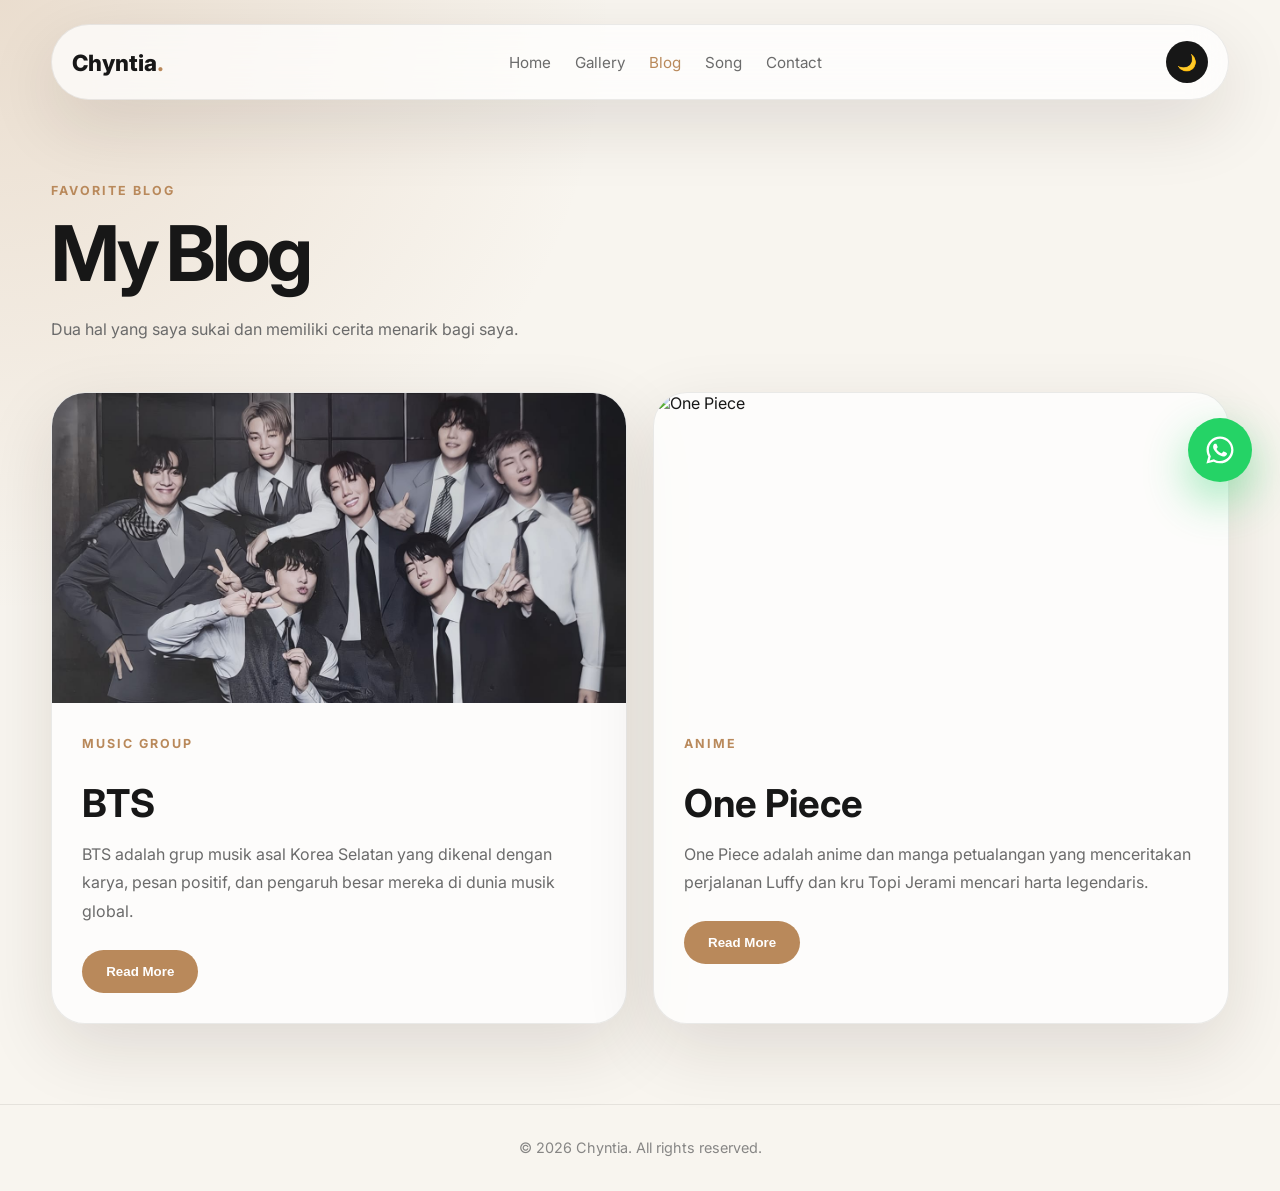
==== blog.html @ 4d64e686 "Rename Blog.html to blog.html" ====
<!DOCTYPE html>
<html lang="id">
<head>
  <meta charset="UTF-8" />
  <meta name="viewport" content="width=device-width, initial-scale=1.0" />
  <title>Personal Website | Blog</title>
  <link rel="stylesheet" href="css/global.css" />
  <link rel="stylesheet" href="css/blog.css" />
</head>
<body>
  <header class="navbar">
    <a href="index.html" class="logo">Chyntia<span>.</span></a>

    <nav>
      <a href="index.html">Home</a>
      <a href="gallery.html">Gallery</a>
      <a class="active" href="blog.html">Blog</a>
      <a href="song.html">Song</a>
      <a href="contact.html">Contact</a>
    </nav>

    <button id="themeToggle" class="theme-btn">🌙</button>
  </header>

  <main class="page">
    <section class="page-heading">
      <p class="eyebrow">Favorite Blog</p>
      <h1>My Blog</h1>
      <p>Dua hal yang saya sukai dan memiliki cerita menarik bagi saya.</p>
    </section>

    <section class="blog-grid">
      <article class="favorite-blog-card">
        <div class="blog-image">
          <img src="bts/ot7.jpg" alt="BTS Full Member" />
        </div>

        <div class="blog-content">
          <p class="eyebrow">Music Group</p>
          <h2>BTS</h2>
          <p>
            BTS adalah grup musik asal Korea Selatan yang dikenal dengan karya,
            pesan positif, dan pengaruh besar mereka di dunia musik global.
          </p>

          <button 
            class="read-more-btn"
            data-blog="bts">
            Read More
          </button>
        </div>
      </article>

      <article class="favorite-blog-card">
        <div class="blog-image">
          <img src="op/OP.jpg" alt="One Piece" />
        </div>

        <div class="blog-content">
          <p class="eyebrow">Anime</p>
          <h2>One Piece</h2>
          <p>
            One Piece adalah anime dan manga petualangan yang menceritakan
            perjalanan Luffy dan kru Topi Jerami mencari harta legendaris.
          </p>

          <button 
            class="read-more-btn"
            data-blog="onepiece">
            Read More
          </button>
        </div>
      </article>
    </section>

    <div class="blog-popup" id="blogPopup">
      <div class="blog-popup-box">
        <button class="blog-close" id="blogClose">×</button>

        <div class="blog-popup-text">
  <p class="eyebrow" id="popupCategory"></p>
  <h2 id="blogPopupTitle"></h2>
  <p id="blogPopupDesc"></p>

  <a href="#" target="_blank" class="blog-site-btn" id="blogSiteLink">
    Visit Site →
  </a>
</div>

        <div class="blog-popup-image">
  <div class="auto-photo-slider" id="blogPhotoSlider"></div>
</div>
      </div>
    </div>

    <div class="blog-photo-full" id="blogPhotoFull">
  <div class="blog-photo-full-box">
    <button class="blog-photo-close" id="blogPhotoClose">×</button>
    <img src="" alt="" id="blogFullImage" />
    <h2 id="blogFullTitle"></h2>
  </div>
</div>
  </main>

  <a href="contact.html" class="floating-whatsapp" aria-label="Go to Contact">
  <svg viewBox="0 0 32 32">
    <path d="M16.01 3.2C9.02 3.2 3.34 8.88 3.34 15.87c0 2.23.58 4.4 1.68 6.31L3.2 28.8l6.78-1.78a12.61 12.61 0 0 0 6.03 1.54c6.99 0 12.67-5.68 12.67-12.67S23 3.2 16.01 3.2Zm0 23.2c-1.88 0-3.72-.5-5.33-1.45l-.38-.23-4.02 1.05 1.07-3.92-.25-.4a10.49 10.49 0 0 1-1.6-5.58c0-5.8 4.72-10.52 10.52-10.52s10.52 4.72 10.52 10.52-4.73 10.53-10.53 10.53Zm5.77-7.88c-.32-.16-1.88-.93-2.17-1.03-.29-.11-.5-.16-.71.16-.21.32-.82 1.03-1.01 1.24-.19.21-.37.24-.69.08-.32-.16-1.34-.49-2.55-1.57-.94-.84-1.58-1.88-1.77-2.2-.19-.32-.02-.49.14-.65.14-.14.32-.37.48-.56.16-.19.21-.32.32-.53.11-.21.05-.4-.03-.56-.08-.16-.71-1.72-.98-2.35-.26-.62-.52-.54-.71-.55h-.61c-.21 0-.56.08-.85.4-.29.32-1.12 1.09-1.12 2.66s1.15 3.09 1.31 3.3c.16.21 2.26 3.45 5.48 4.84.77.33 1.37.53 1.83.68.77.24 1.47.21 2.02.13.62-.09 1.88-.77 2.15-1.51.27-.74.27-1.38.19-1.51-.08-.13-.29-.21-.61-.37Z"/>
  </svg>
</a>

<footer class="site-footer">
  <p>© 2026 Chyntia. All rights reserved.</p>
</footer>

  <script src="js/main.js"></script>
</body>
</html>
---- css/global.css ----
@import url("https://fonts.googleapis.com/css2?family=Inter:wght@400;500;600;700;800&display=swap");

:root {
  --bg: #f8f5ef;
  --surface: rgba(255, 255, 255, 0.72);
  --text: #171717;
  --muted: #6b6b6b;
  --primary: #b9895b;
  --primary-dark: #8a623f;
  --border: rgba(0, 0, 0, 0.08);
  --shadow: 0 24px 70px rgba(40, 28, 16, 0.12);
}

body.dark {
  --bg: #111111;
  --surface: rgba(31, 31, 31, 0.78);
  --text: #f5f5f5;
  --muted: #b8b8b8;
  --primary: #d6a76f;
  --primary-dark: #f0c891;
  --border: rgba(255, 255, 255, 0.1);
  --shadow: 0 24px 70px rgba(0, 0, 0, 0.4);
}

* {
  margin: 0;
  padding: 0;
  box-sizing: border-box;
}

body {
  font-family: "Inter", sans-serif;
  min-height: 100vh;
  background:
    radial-gradient(circle at top left, rgba(185, 137, 91, 0.22), transparent 35%),
    var(--bg);
  color: var(--text);
  transition: background 0.3s ease, color 0.3s ease;
}

a {
  text-decoration: none;
  color: inherit;
}

.navbar {
  width: min(1180px, 92%);
  margin: 24px auto;
  padding: 16px 20px;
  border: 1px solid var(--border);
  border-radius: 999px;
  background: var(--surface);
  backdrop-filter: blur(18px);
  display: flex;
  justify-content: space-between;
  align-items: center;
  box-shadow: var(--shadow);
  position: sticky;
  top: 20px;
  z-index: 10;
}

.logo {
  font-size: 1.4rem;
  font-weight: 800;
}

.logo span {
  color: var(--primary);
}

nav {
  display: flex;
  gap: 24px;
}

nav a {
  font-size: 0.95rem;
  color: var(--muted);
  transition: 0.25s ease;
}

nav a:hover,
nav a.active {
  color: var(--primary);
}

.theme-btn {
  border: none;
  width: 42px;
  height: 42px;
  border-radius: 50%;
  background: var(--text);
  color: var(--bg);
  cursor: pointer;
  font-size: 1rem;
}

.page {
  width: min(1180px, 92%);
  margin: 80px auto;
}

.page-heading {
  max-width: 680px;
  margin-bottom: 48px;
}

.eyebrow {
  color: var(--primary);
  text-transform: uppercase;
  letter-spacing: 0.16em;
  font-size: 0.78rem;
  font-weight: 700;
  margin-bottom: 14px;
}

h1 {
  font-size: clamp(2.4rem, 6vw, 5rem);
  line-height: 1;
  letter-spacing: -0.06em;
  margin-bottom: 22px;
}

p {
  color: var(--muted);
  line-height: 1.8;
}

.btn {
  display: inline-flex;
  align-items: center;
  justify-content: center;
  padding: 14px 22px;
  border-radius: 999px;
  font-weight: 700;
  transition: 0.25s ease;
}

.btn.primary {
  background: var(--primary);
  color: #fff;
}

.btn.secondary {
  border: 1px solid var(--border);
  color: var(--text);
}

.btn:hover {
  transform: translateY(-3px);
}

@media (max-width: 760px) {
  .navbar {
    border-radius: 28px;
    flex-wrap: wrap;
    gap: 16px;
  }

  nav {
    order: 3;
    width: 100%;
    justify-content: center;
    flex-wrap: wrap;
    gap: 14px;
  }
}

.floating-whatsapp {
  position: fixed;
  right: 28px;
  top: 50%;
  transform: translateY(-50%);

  width: 64px;
  height: 64px;
  border-radius: 50%;

  background: #25d366;

  display: flex;
  align-items: center;
  justify-content: center;

  box-shadow: 0 18px 45px rgba(37, 211, 102, 0.45);
  z-index: 9999;

  overflow: hidden;
  transition: 0.25s ease;
}

.floating-whatsapp svg {
  width: 34px;
  height: 34px;
  display: block;
  fill: white;
}

.floating-whatsapp:hover {
  transform: translateY(-50%) scale(1.08);
}

@media (max-width: 520px) {
  .floating-whatsapp {
    right: 16px;
    width: 56px;
    height: 56px;
  }

  .floating-whatsapp svg {
    width: 30px;
    height: 30px;
  }
}

.site-footer {
  margin-top: 80px;
  padding: 30px 20px;
  text-align: center;
  font-size: 0.9rem;
  color: var(--text-secondary, #777);

  border-top: 1px solid var(--border);
  background: transparent;
}

.site-footer p {
  opacity: 0.8;
}
---- css/blog.css ----
.blog-grid {
  display: grid;
  grid-template-columns: repeat(2, 1fr);
  gap: 26px;
}

.favorite-blog-card {
  border-radius: 34px;
  overflow: hidden;
  background: var(--surface);
  border: 1px solid var(--border);
  box-shadow: var(--shadow);
  transition: 0.3s ease;
}

.favorite-blog-card:hover {
  transform: translateY(-8px);
}

.blog-image {
  height: 310px;
  overflow: hidden;
}

.blog-image img {
  width: 100%;
  height: 100%;
  object-fit: cover;
}

.blog-content {
  padding: 30px;
}

.blog-content h2 {
  font-size: 2.4rem;
  margin-bottom: 14px;
}

.blog-content p {
  margin-bottom: 24px;
}

.read-more-btn {
  border: none;
  padding: 14px 24px;
  border-radius: 999px;
  background: var(--primary);
  color: white;
  font-weight: 700;
  cursor: pointer;
  transition: 0.25s ease;
}

.read-more-btn:hover {
  background: var(--primary-dark);
  transform: translateY(-3px);
}

/* POPUP */
.blog-popup {
  position: fixed;
  inset: 0;
  padding: 24px;
  background: rgba(0, 0, 0, 0.68);
  backdrop-filter: blur(10px);
  display: none;
  justify-content: center;
  align-items: center;
  z-index: 100;
}

.blog-popup.show {
  display: flex;
}

.blog-popup-box {
  width: min(980px, 100%);
  max-height: 88vh;
  overflow-y: auto;
  border-radius: 34px;
  background: var(--surface);
  border: 1px solid var(--border);
  box-shadow: var(--shadow);
  padding: 38px;
  position: relative;

  display: grid;
  grid-template-columns: 1.15fr 0.85fr;
  gap: 34px;
  align-items: center;

  animation: blogPopupIn 0.25s ease;
}

.blog-popup-text {
  text-align: left;
}

.blog-popup-text h2 {
  font-size: clamp(2rem, 4vw, 3.4rem);
  margin-bottom: 18px;
}

.blog-popup-text p {
  line-height: 1.9;
}

.blog-popup-image {
  overflow: hidden;
  border-radius: 28px;
  border: 5px solid var(--primary);
  box-shadow: 0 22px 60px rgba(0, 0, 0, 0.26);
  background: #111;
}

.auto-photo-slider {
  display: flex;
  gap: 18px;
  width: max-content;
  animation: slideLeft 18s linear infinite;
}

.auto-photo-slider:hover {
  animation-play-state: paused;
}

.auto-photo-item {
  width: 320px;
  height: 420px;
  flex-shrink: 0;
  cursor: pointer;
  background: #111;
}

.auto-photo-item img {
  width: 100%;
  height: 100%;
  object-fit: contain; /* ini agar foto tidak terpotong */
  display: block;
}

@keyframes slideLeft {
  from {
    transform: translateX(0);
  }

  to {
    transform: translateX(-50%);
  }
}

.blog-photo-full {
  position: fixed;
  inset: 0;
  padding: 24px;
  background: rgba(0, 0, 0, 0.78);
  backdrop-filter: blur(10px);
  display: none;
  justify-content: center;
  align-items: center;
  z-index: 120;
}

.blog-photo-full.show {
  display: flex;
}

.blog-photo-full-box {
  width: min(760px, 100%);
  max-height: 92vh;
  padding: 24px;
  border-radius: 30px;
  background: var(--surface);
  border: 1px solid var(--border);
  box-shadow: var(--shadow);
  position: relative;
  text-align: center;
}

.blog-photo-full-box img {
  width: 100%;
  max-height: 72vh;
  object-fit: contain;
  border-radius: 22px;
  background: #111;
}

.blog-photo-full-box h2 {
  margin-top: 18px;
  font-size: 1.8rem;
}

.blog-photo-close {
  position: absolute;
  top: 14px;
  right: 14px;
  width: 42px;
  height: 42px;
  border: none;
  border-radius: 50%;
  background: var(--text);
  color: var(--bg);
  font-size: 1.8rem;
  cursor: pointer;
  z-index: 5;
}

.blog-close {
  position: absolute;
  top: 18px;
  right: 18px;
  width: 42px;
  height: 42px;
  border: none;
  border-radius: 50%;
  background: var(--text);
  color: var(--bg);
  font-size: 1.8rem;
  cursor: pointer;
  z-index: 3;
}

.blog-site-btn {
  display: inline-block;
  margin-top: 20px;
  padding: 12px 22px;
  border-radius: 999px;
  background: var(--primary);
  color: white;
  font-weight: 700;
  text-decoration: none;
  transition: 0.25s ease;
}

.blog-site-btn:hover {
  background: var(--primary-dark);
  transform: translateY(-3px);
}

@keyframes blogPopupIn {
  from {
    opacity: 0;
    transform: translateY(18px) scale(0.96);
  }

  to {
    opacity: 1;
    transform: translateY(0) scale(1);
  }
}

@media (max-width: 850px) {
  .blog-grid {
    grid-template-columns: 1fr;
  }

  .blog-popup-box {
    grid-template-columns: 1fr;
  }

  .blog-popup-image {
    order: -1;
  }

  .blog-popup-text {
    order: 1;
  }

  .auto-photo-item {
    width: 260px;
    height: 320px;
  }
}

@media (max-width: 520px) {
  .blog-image {
    height: 230px;
  }

  .blog-content h2 {
    font-size: 2rem;
  }

  .blog-popup-box {
    padding: 28px 22px;
  }
}
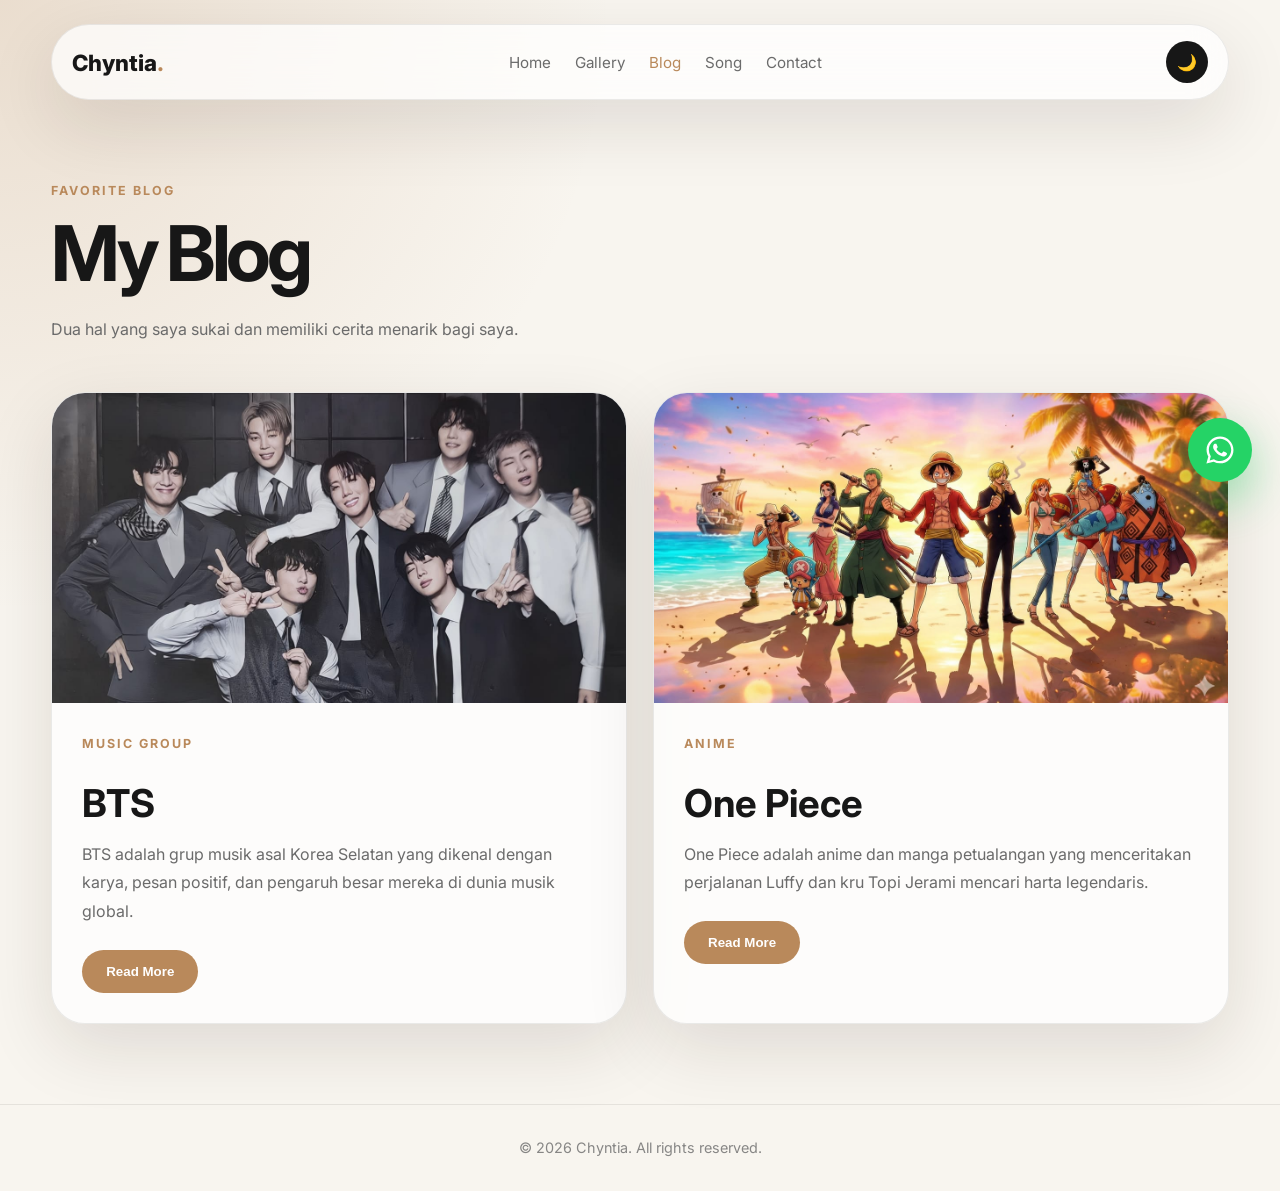
==== commit 2610bbaf: "Update blog.html" ====
--- a/blog.html
+++ b/blog.html
@@ -53,7 +53,7 @@
 
       <article class="favorite-blog-card">
         <div class="blog-image">
-          <img src="op/OP.jpg" alt="One Piece" />
+          <img src="OP/OP.jpg" alt="One Piece" />
         </div>
 
         <div class="blog-content">
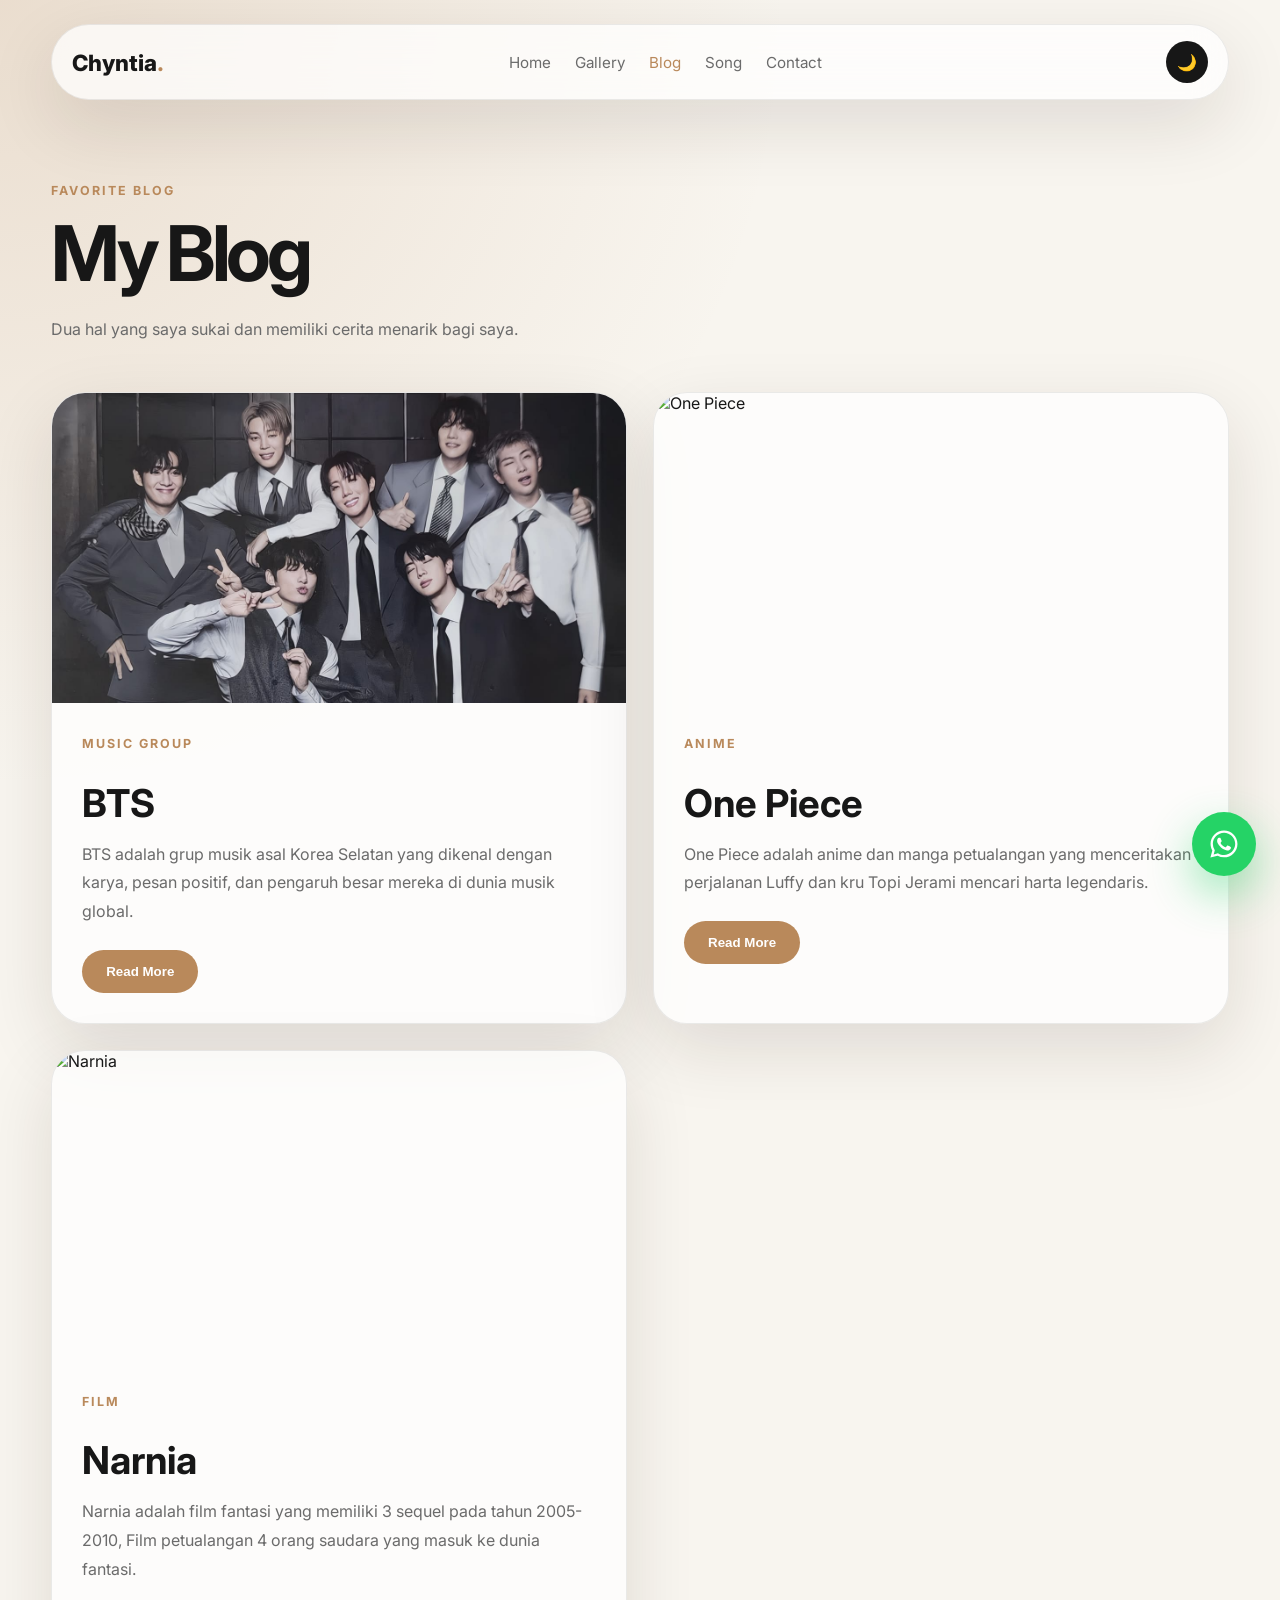
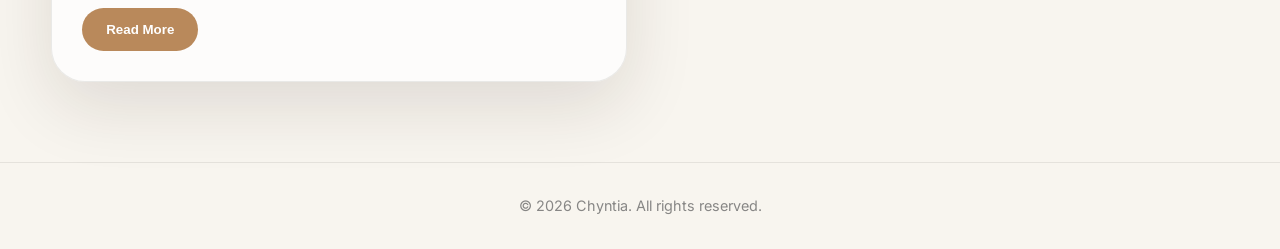
==== commit dd76e074: "Update blog.html" ====
--- a/blog.html
+++ b/blog.html
@@ -53,7 +53,7 @@
 
       <article class="favorite-blog-card">
         <div class="blog-image">
-          <img src="OP/OP.jpg" alt="One Piece" />
+          <img src="op/OP.jpg" alt="One Piece" />
         </div>
 
         <div class="blog-content">
@@ -67,6 +67,27 @@
           <button 
             class="read-more-btn"
             data-blog="onepiece">
+            Read More
+          </button>
+        </div>
+      </article>
+
+      <article class="favorite-blog-card">
+        <div class="blog-image">
+          <img src="narnia/n0.jpg" alt="Narnia" />
+        </div>
+
+        <div class="blog-content">
+          <p class="eyebrow">FILM</p>
+          <h2>Narnia</h2>
+          <p>
+            Narnia adalah film fantasi yang memiliki 3 sequel pada tahun 2005-2010,
+            Film petualangan 4 orang saudara yang masuk ke dunia fantasi.
+          </p>
+
+          <button 
+            class="read-more-btn"
+            data-blog="narnia">
             Read More
           </button>
         </div>
--- a/css/global.css
+++ b/css/global.css
@@ -169,9 +169,9 @@
 
 .floating-whatsapp {
   position: fixed;
-  right: 28px;
-  top: 50%;
-  transform: translateY(-50%);
+
+  right: 24px;
+  bottom: 24px; /* ⬅️ ubah dari top ke bottom */
 
   width: 64px;
   height: 64px;
@@ -186,8 +186,7 @@
   box-shadow: 0 18px 45px rgba(37, 211, 102, 0.45);
   z-index: 9999;
 
-  overflow: hidden;
-  transition: 0.25s ease;
+  cursor: grab;
 }
 
 .floating-whatsapp svg {
@@ -227,4 +226,4 @@
 
 .site-footer p {
   opacity: 0.8;
-}+}
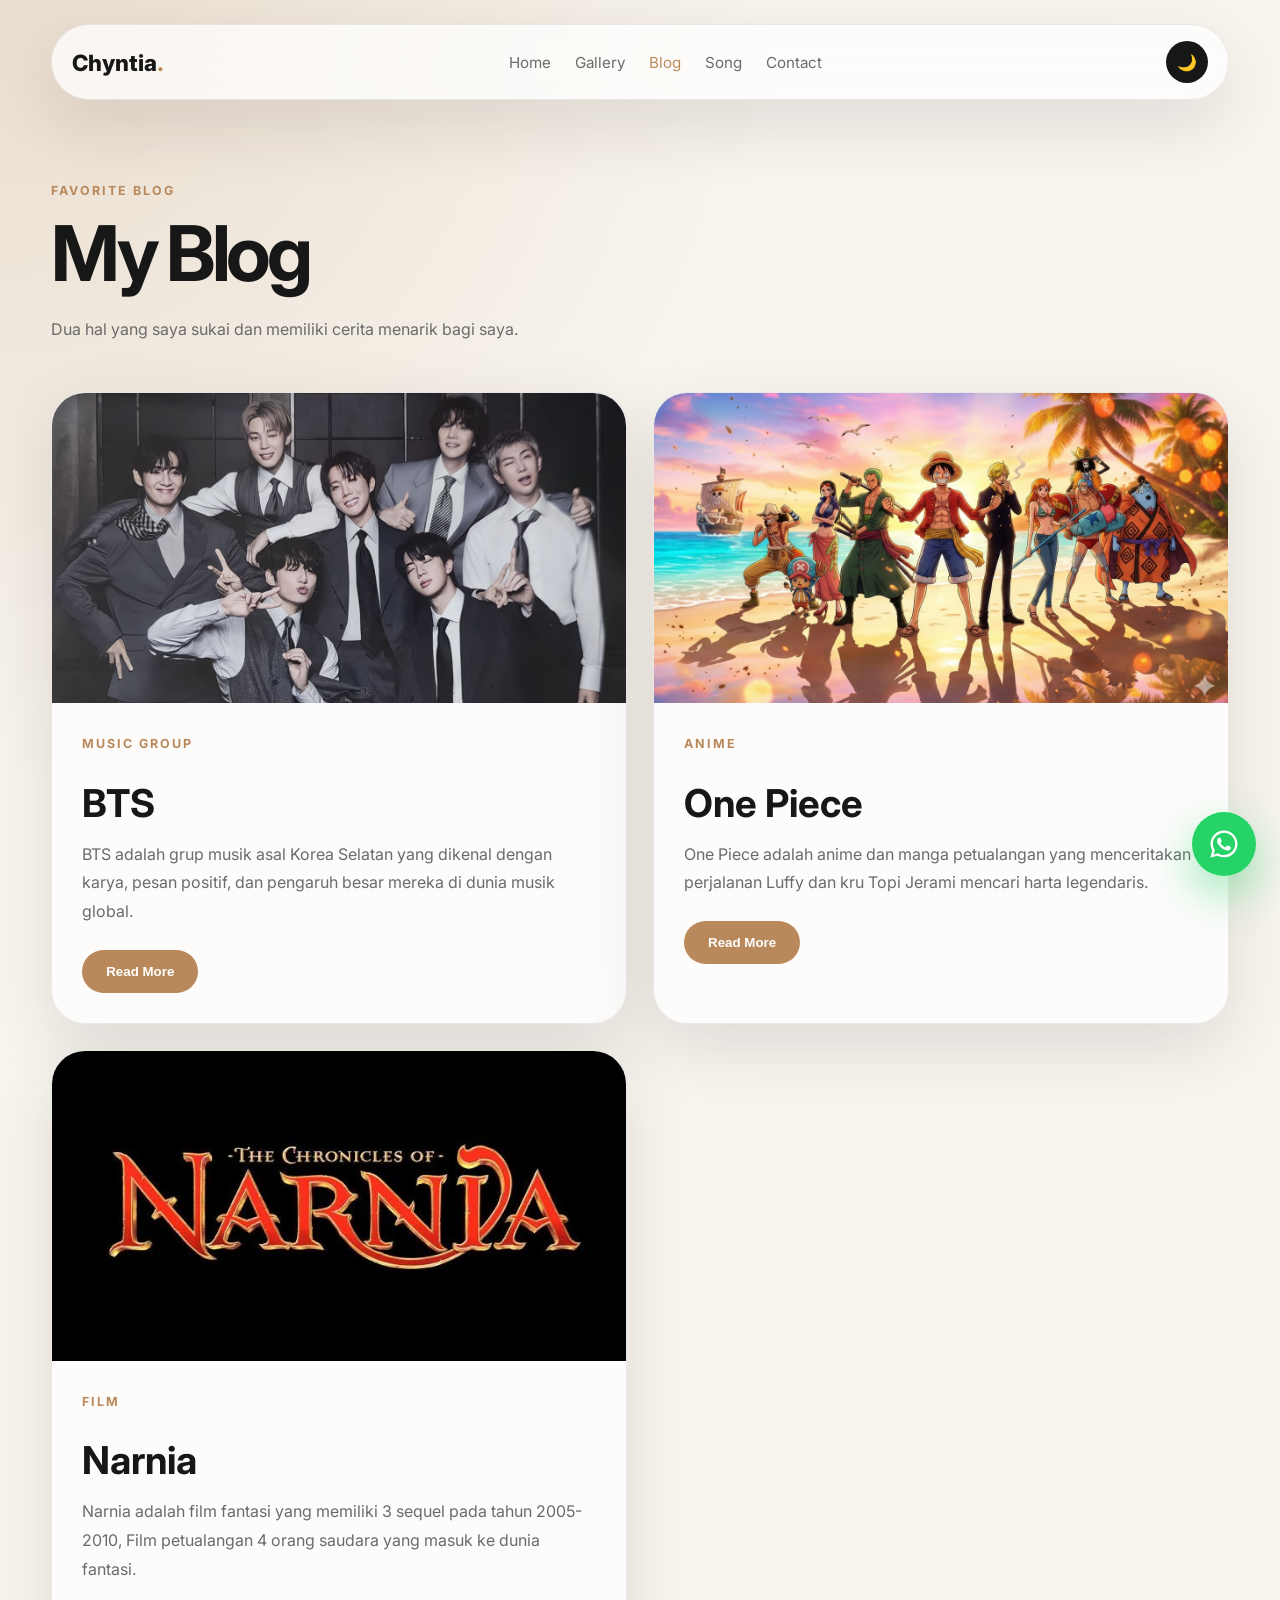
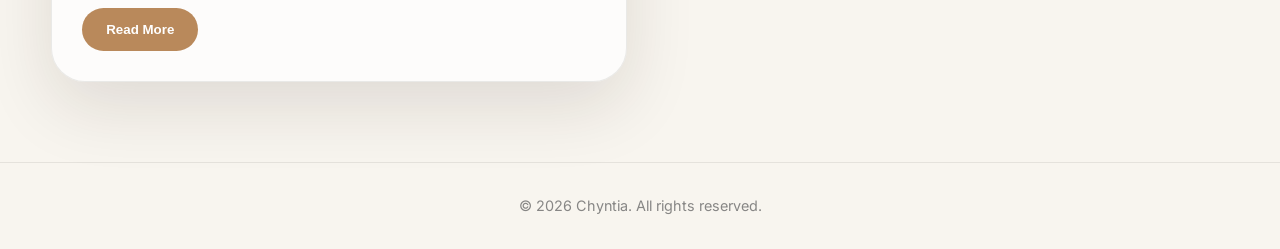
==== commit 2a2e6072: "Update blog.html" ====
--- a/blog.html
+++ b/blog.html
@@ -53,7 +53,7 @@
 
       <article class="favorite-blog-card">
         <div class="blog-image">
-          <img src="op/OP.jpg" alt="One Piece" />
+          <img src="OP/OP.jpg" alt="One Piece" />
         </div>
 
         <div class="blog-content">
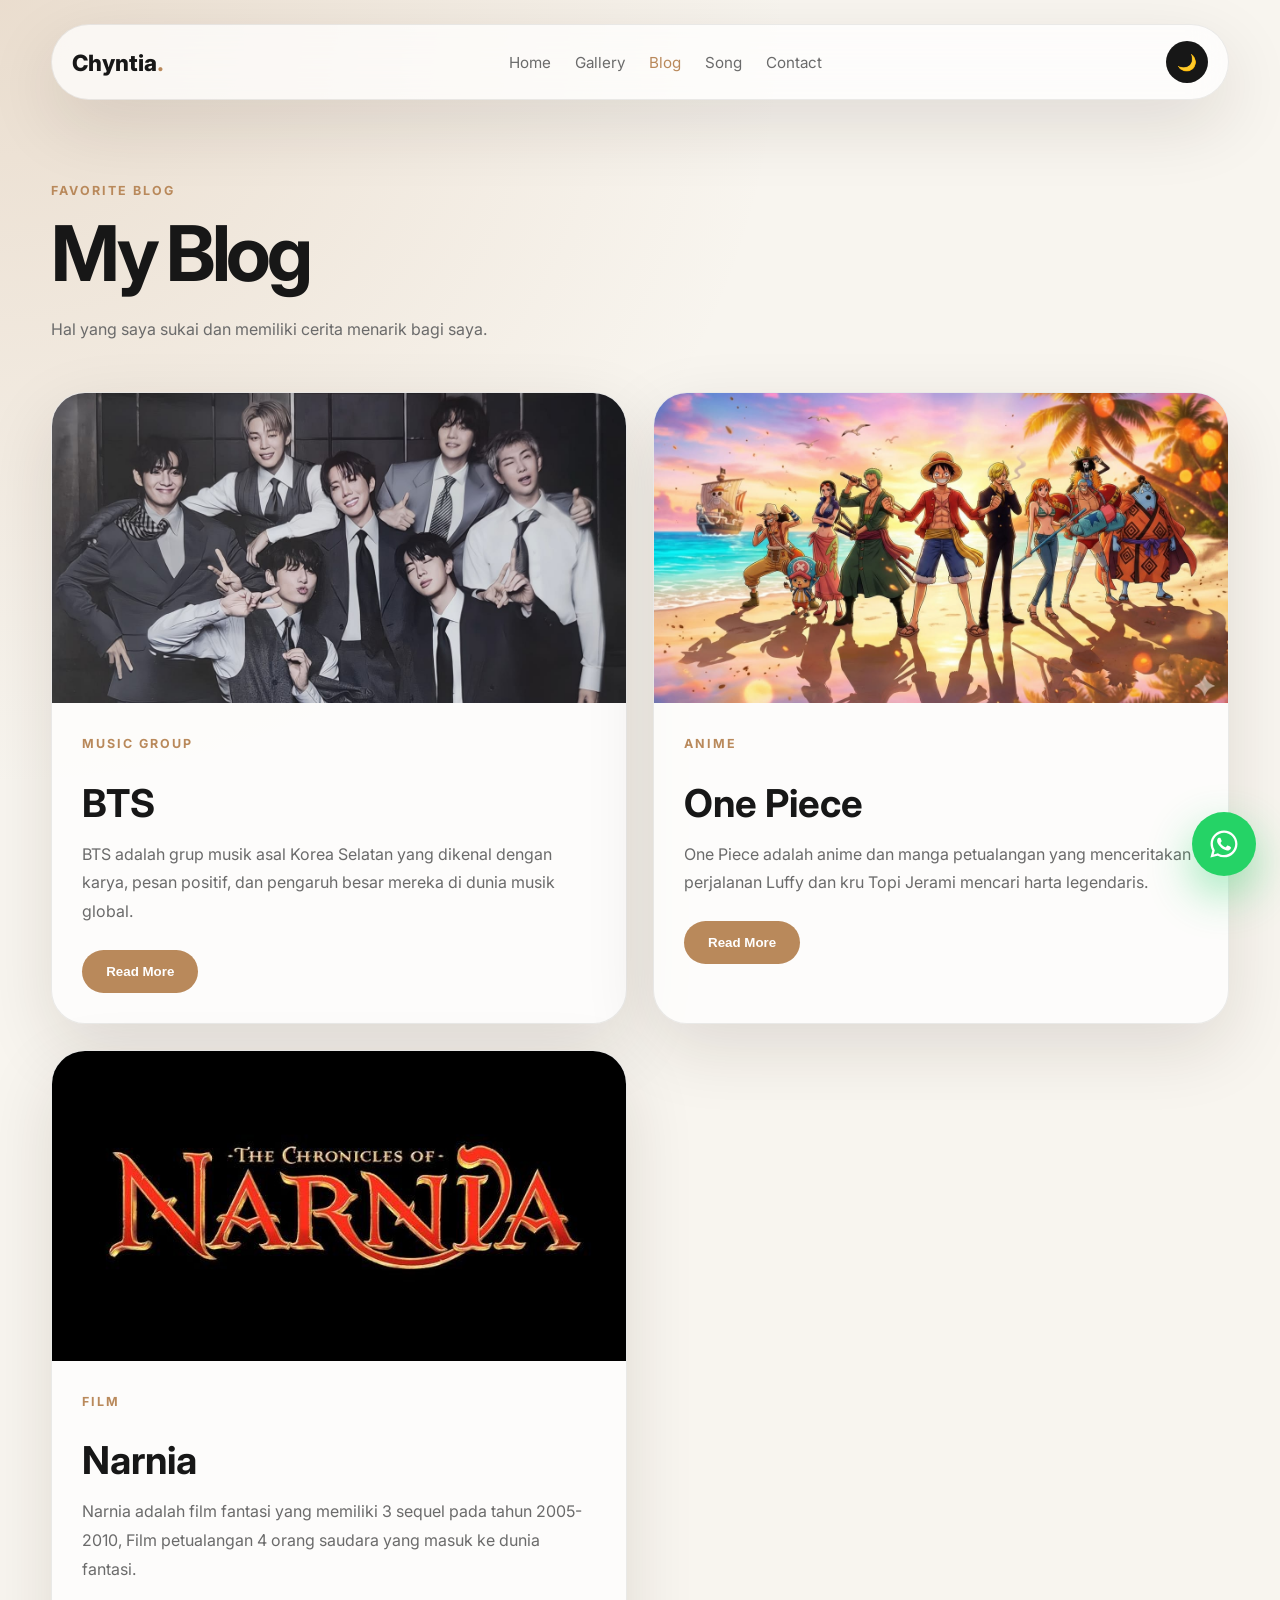
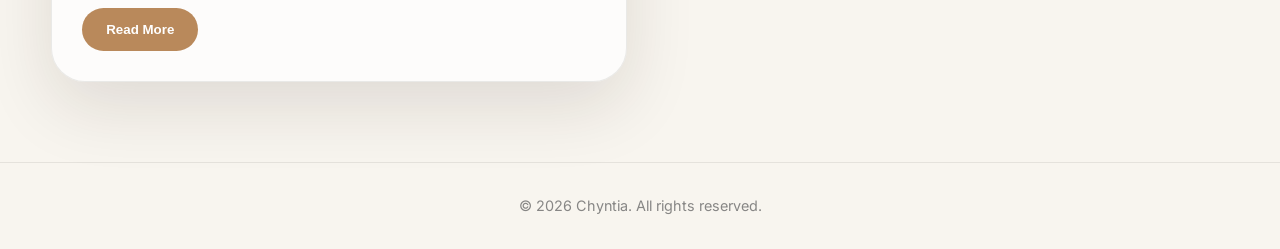
==== commit 112d8311: "Update blog.html" ====
--- a/blog.html
+++ b/blog.html
@@ -26,7 +26,7 @@
     <section class="page-heading">
       <p class="eyebrow">Favorite Blog</p>
       <h1>My Blog</h1>
-      <p>Dua hal yang saya sukai dan memiliki cerita menarik bagi saya.</p>
+      <p>Hal yang saya sukai dan memiliki cerita menarik bagi saya.</p>
     </section>
 
     <section class="blog-grid">
